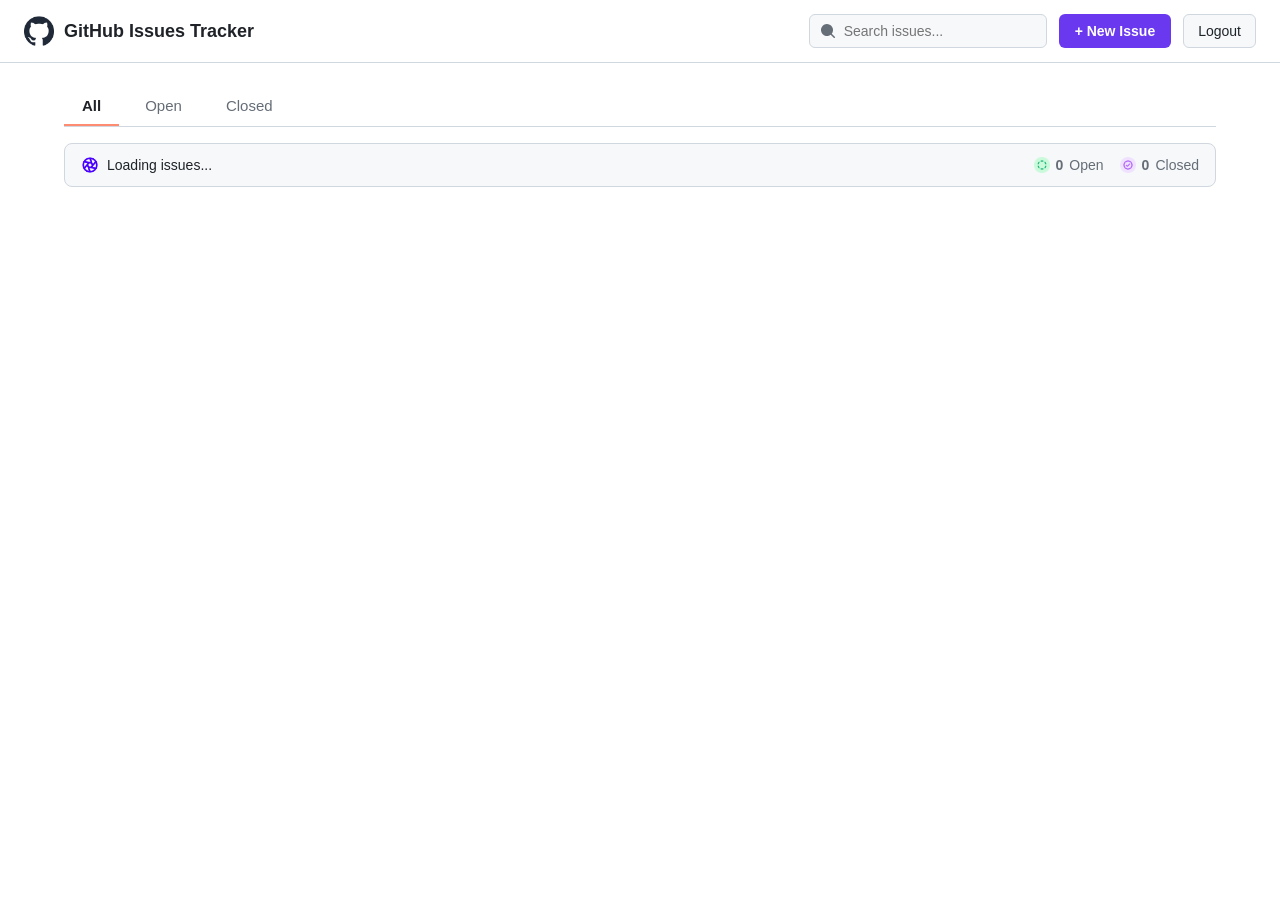
==== main.html @ 27c7c548 "created main page navbar and tab section" ====
<!DOCTYPE html>
<html lang="en">
<head>
  <meta charset="UTF-8" />
  <meta name="viewport" content="width=device-width, initial-scale=1.0" />
  <title>GitHub Issues Tracker</title>
  <link rel="icon" href="assets/github-logo.png" />
  <link rel="stylesheet" href="main.css" />
</head>
<body>
  
  <header class="navbar">
    <div class="nav-brand">
      <img src="assets/github-logo.png" alt="GitHub logo" />
      <span>GitHub Issues Tracker</span>
    </div>

    <div class="nav-right">
      <div class="search-box">
        <span class="search-icon" id="search-btn">
          <svg width="16" height="16" viewBox="0 0 16 16" fill="#656d76"><path d="M11.5 7a4.5 4.5 0 1 1-9 0 4.5 4.5 0 0 1 9 0Zm-.82 4.74a6 6 0 1 1 1.06-1.06l3.04 3.04a.75.75 0 1 1-1.06 1.06l-3.04-3.04Z"/></svg>
        </span>
        <input type="text" id="search-input" placeholder="Search issues..." />
      </div>
      <button id="new-btn" class="new-issue">+ New Issue</button>
      <button id="logout-btn" class="logout">Logout</button>
    </div>
  </header>

  <main class="container">
  

    <nav class="tabs">
      <button class="tab active" data-tab="all">All</button>
      <button class="tab" data-tab="open">Open</button>
      <button class="tab" data-tab="closed">Closed</button>
    </nav>

  
    <div class="summary">
      <div class="summary-left">
        <img src="assets/Aperture.png" alt="" />
        <span id="summary-text">Loading issues...</span>
      </div>
      <div class="summary-right">
        <span class="marker open"><img src="assets/Open-Status.png" alt="" /> <b id="open-count">0</b> Open</span>
        <span class="marker closed"><img src="assets/Closed- Status .png" alt="" /> <b id="closed-count">0</b> Closed</span>
      </div>
    </div>

    
    <div id="spinner" class="spinner hidden"><div class="loader"></div></div>

    
    <section id="issues" class="grid"></section>

    
    <p id="empty" class="empty hidden">No issues found.</p>
  </main>

  
  <div id="modal" class="modal hidden">
    <div class="modal-content">
      <button id="modal-close" class="modal-close">&times;</button>
      <div id="modal-body"></div>
    </div>
  </div>

  
  <div id="new-modal" class="modal hidden">
    <div class="modal-content">
      <button id="new-close" class="modal-close">&times;</button>
      <h2 class="form-title">Create New Issue</h2>
      <form id="new-form" class="new-form">
        <label for="f-title">Title</label>
        <input type="text" id="f-title" placeholder="Issue title" required />

        <label for="f-desc">Description</label>
        <textarea id="f-desc" rows="3" placeholder="Describe the issue" required></textarea>

        <div class="form-row">
          <div>
            <label for="f-status">Status</label>
            <select id="f-status">
              <option value="open">Open</option>
              <option value="closed">Closed</option>
            </select>
          </div>
          <div>
            <label for="f-priority">Priority</label>
            <select id="f-priority">
              <option value="high">High</option>
              <option value="medium">Medium</option>
              <option value="low">Low</option>
            </select>
          </div>
        </div>

        <label for="f-author">Author</label>
        <input type="text" id="f-author" placeholder="your_username" required />

        <label for="f-labels">Labels (comma separated)</label>
        <input type="text" id="f-labels" placeholder="bug, enhancement" />

        <button type="submit" class="submit-btn">Create Issue</button>
      </form>
    </div>
  </div>

  <script src="js/api.js"></script>
  <script src="js/main.js"></script>
</body>
</html>
---- main.css ----
* { margin: 0; padding: 0; box-sizing: border-box; }

body {
  font-family: -apple-system, "Segoe UI", Roboto, Arial, sans-serif;
  background: #ffffff;
  color: #1f2328;
}

.hidden { display: none !important; }


.navbar {
  display: flex;
  align-items: center;
  justify-content: space-between;
  gap: 16px;
  flex-wrap: wrap;
  padding: 14px 24px;
  background: #ffffff;
  border-bottom: 1px solid #d0d7de;
}
.nav-brand { display: flex; align-items: center; gap: 10px; font-weight: 600; font-size: 18px; }
.nav-brand img { width: 30px; height: 30px; }

.nav-right { display: flex; align-items: center; gap: 12px; }


.search-box {
  display: flex;
  align-items: center;
  background: #f6f8fa;
  border: 1px solid #d0d7de;
  border-radius: 6px;
  padding: 0 10px;
}
.search-box:focus-within { border-color: #0969da; background: #fff; }
.search-icon { display: flex; cursor: pointer; }
.search-box input {
  padding: 8px;
  background: transparent;
  border: none;
  color: #1f2328;
  font-size: 14px;
  width: 200px;
}
.search-box input:focus { outline: none; }


.new-issue {
  padding: 9px 16px;
  background: #6938ef;
  color: #fff;
  border: none;
  border-radius: 6px;
  cursor: pointer;
  font-size: 14px;
  font-weight: 600;
  white-space: nowrap;
}
.new-issue:hover { background: #5b2ee0; }

.logout {
  padding: 8px 14px;
  background: #f6f8fa;
  color: #1f2328;
  border: 1px solid #d0d7de;
  border-radius: 6px;
  cursor: pointer;
  font-size: 14px;
}
.logout:hover { border-color: #cf222e; color: #cf222e; }


.container { max-width: 1200px; margin: 0 auto; padding: 24px; }


.tabs { display: flex; gap: 8px; border-bottom: 1px solid #d0d7de; margin-bottom: 16px; }
.tab {
  padding: 10px 18px;
  background: transparent;
  color: #656d76;
  border: none;
  border-bottom: 2px solid transparent;
  cursor: pointer;
  font-size: 15px;
}
.tab:hover { color: #1f2328; }
.tab.active { color: #1f2328; border-bottom-color: #fd8c73; font-weight: 600; }


.summary {
  display: flex;
  align-items: center;
  justify-content: space-between;
  flex-wrap: wrap;
  gap: 10px;
  padding: 12px 16px;
  background: #f6f8fa;
  border: 1px solid #d0d7de;
  border-radius: 8px;
  margin-bottom: 20px;
  font-size: 14px;
}
.summary-left { display: flex; align-items: center; gap: 8px; }
.summary-left img { width: 18px; height: 18px; }
.summary-right { display: flex; gap: 16px; }
.marker { display: flex; align-items: center; gap: 6px; color: #656d76; }
.marker img { width: 16px; height: 16px; }


.grid {
  display: grid;
  grid-template-columns: repeat(4, 1fr);
  gap: 16px;
}

.card {
  background: #ffffff;
  border: 1px solid #d0d7de;
  border-top: 4px solid #d0d7de;
  border-radius: 8px;
  padding: 16px;
  cursor: pointer;
  transition: transform 0.15s, box-shadow 0.15s;
}
.card:hover { transform: translateY(-4px); box-shadow: 0 8px 20px rgba(140,149,159,0.25); }
.card.open { border-top-color: #2da44e; }
.card.closed { border-top-color: #8250df; }


.card-top {
  display: flex;
  align-items: center;
  justify-content: space-between;
  margin-bottom: 10px;
}
.status-icon { width: 22px; height: 22px; }


.priority {
  font-size: 10px;
  font-weight: 700;
  padding: 3px 10px;
  border-radius: 20px;
  text-transform: uppercase;
  letter-spacing: 0.3px;
}
.priority.high { background: #ffebe9; color: #cf222e; }
.priority.medium { background: #fff8c5; color: #9a6700; }
.priority.low { background: #eaeef2; color: #656d76; }

.card h3 { font-size: 15px; margin-bottom: 8px; line-height: 1.3; }
.card .desc {
  font-size: 13px;
  color: #656d76;
  margin-bottom: 12px;
 
  display: -webkit-box;
  -webkit-line-clamp: 2;
  -webkit-box-orient: vertical;
  overflow: hidden;
}


.badge {
  display: inline-block;
  font-size: 11px;
  padding: 2px 10px;
  border-radius: 20px;
  font-weight: 600;
  text-transform: capitalize;
}
.badge.open { background: #dafbe1; color: #1a7f37; }
.badge.closed { background: #faf2ff; color: #8250df; }


.labels { display: flex; flex-wrap: wrap; gap: 6px; margin: 10px 0; }
.label {
  display: inline-flex;
  align-items: center;
  gap: 5px;
  font-size: 11px;
  padding: 2px 9px;
  border-radius: 20px;
  background: #f6f8fa;
  color: #656d76;
  text-transform: capitalize;
}
.label::before {
  content: "";
  width: 7px; height: 7px;
  border-radius: 50%;
  background: currentColor;
}
.label.bug { background: #ffebe9; color: #cf222e; }
.label.help-wanted { background: #fff1e5; color: #bc4c00; }
.label.enhancement { background: #dafbe1; color: #1a7f37; }
.label.documentation { background: #ddf4ff; color: #0969da; }
.label.good-first-issue { background: #faf2ff; color: #8250df; }


.card-foot {
  display: flex;
  flex-direction: column;
  gap: 4px;
  font-size: 12px;
  color: #656d76;
  margin-top: 10px;
}

.empty { text-align: center; color: #656d76; padding: 40px; }


.spinner { display: flex; justify-content: center; padding: 60px; }
.loader {
  width: 46px; height: 46px;
  border: 5px solid #d0d7de;
  border-top-color: #0969da;
  border-radius: 50%;
  animation: spin 0.8s linear infinite;
}
@keyframes spin { to { transform: rotate(360deg); } }


.modal {
  position: fixed;
  inset: 0;
  background: rgba(31,35,40,0.5);
  display: flex;
  align-items: center;
  justify-content: center;
  padding: 16px;
  z-index: 100;
}

.modal-content {
  position: relative;
  background: #ffffff;
  border: 1px solid #d0d7de;
  border-radius: 12px;
  padding: 28px;
  max-width: 560px;
  width: 100%;
  max-height: 85vh;
  overflow-y: auto;
}

.modal-close {
  position: absolute;
  top: 12px; right: 16px;
  background: transparent;
  border: none;
  color: #656d76;
  font-size: 28px;
  cursor: pointer;
  line-height: 1;
}

.modal-close:hover { color: #cf222e; }

.modal-body h2 { font-size: 20px; margin-bottom: 12px; padding-right: 24px; }
.modal-body p { font-size: 14px; margin-bottom: 10px; color: #1f2328; }
.modal-body .row { color: #656d76; }
.modal-body .row b { color: #1f2328; }


.form-title { font-size: 20px; margin-bottom: 18px; padding-right: 24px; }
.new-form label {
  display: block;
  font-size: 13px;
  font-weight: 500;
  margin-bottom: 6px;
  margin-top: 12px;
}

.new-form input,
.new-form textarea,
.new-form select {
  width: 100%;
  padding: 9px 12px;
  background: #f6f8fa;
  border: 1px solid #d0d7de;
  border-radius: 6px;
  color: #1f2328;
  font-size: 14px;
  font-family: inherit;
}


.new-form input:focus,
.new-form textarea:focus,
.new-form select:focus { outline: none; border-color: #0969da; background: #fff; }
.form-row { display: flex; gap: 12px; }
.form-row > div { flex: 1; }
.submit-btn {
  width: 100%;
  margin-top: 18px;
  padding: 10px;
  background: #6938ef;
  color: #fff;
  border: none;
  border-radius: 6px;
  font-size: 15px;
  font-weight: 600;
  cursor: pointer;
}
.submit-btn:hover { background: #5b2ee0; }


@media (max-width: 900px) {
  .grid { grid-template-columns: repeat(2, 1fr); }
}

@media (max-width: 640px) {
  .grid { grid-template-columns: 1fr; }
  .nav-right { width: 100%; flex-direction: column; align-items: stretch; }
  .search-box input { width: 100%; }
  .nav-brand { font-size: 16px; }
}
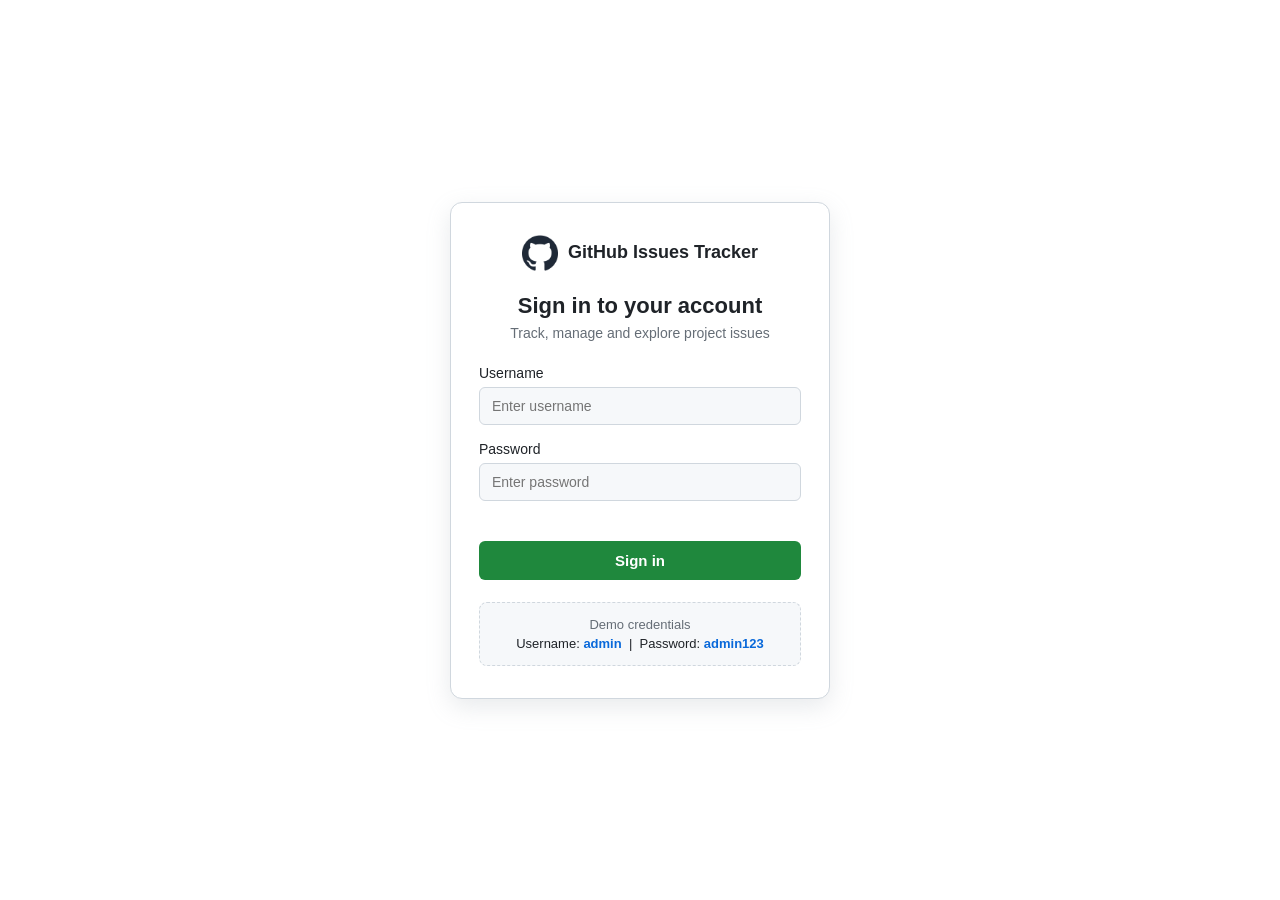
==== commit 53e2f9f9: "logout logic added" ====
--- a/main.html
+++ b/main.html
@@ -107,7 +107,7 @@
     </div>
   </div>
 
-  <script src="js/api.js"></script>
-  <script src="js/main.js"></script>
+  <script src="api.js"></script>
+  <script src="main.js"></script>
 </body>
 </html>
